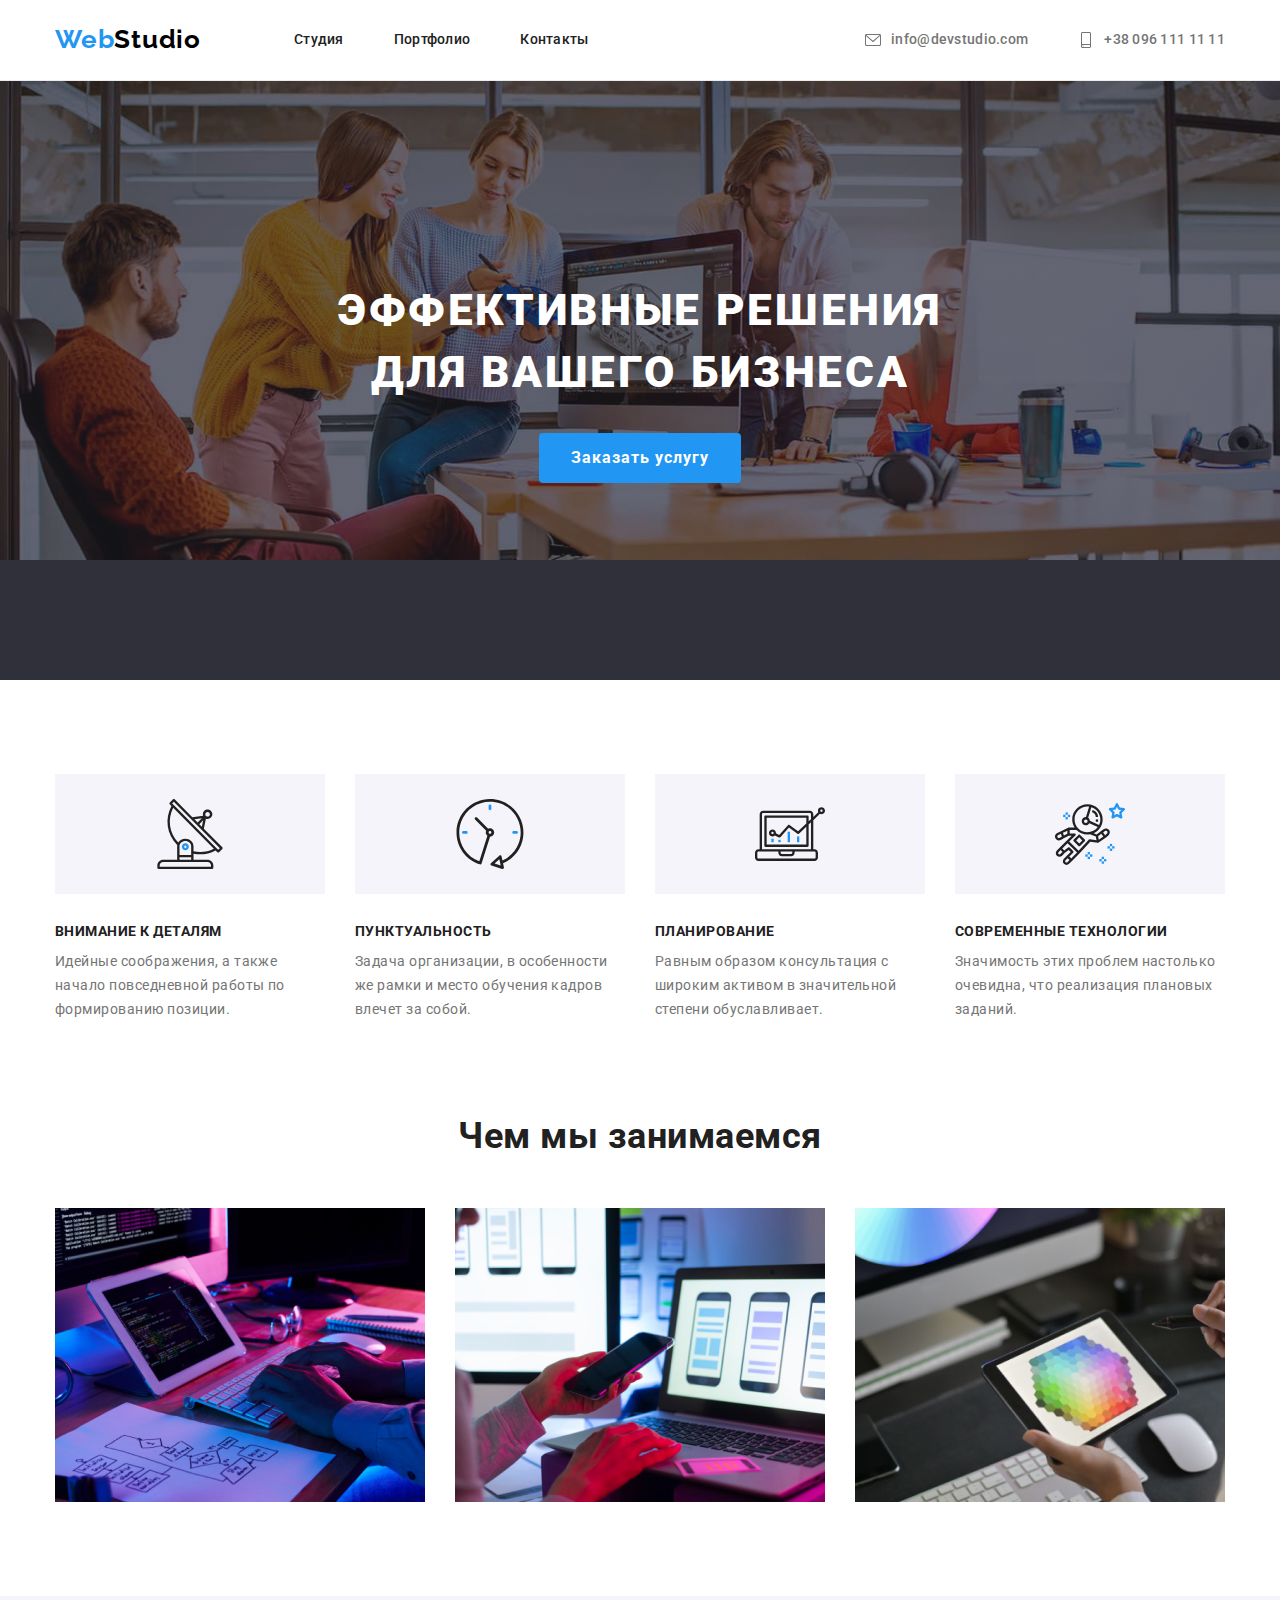
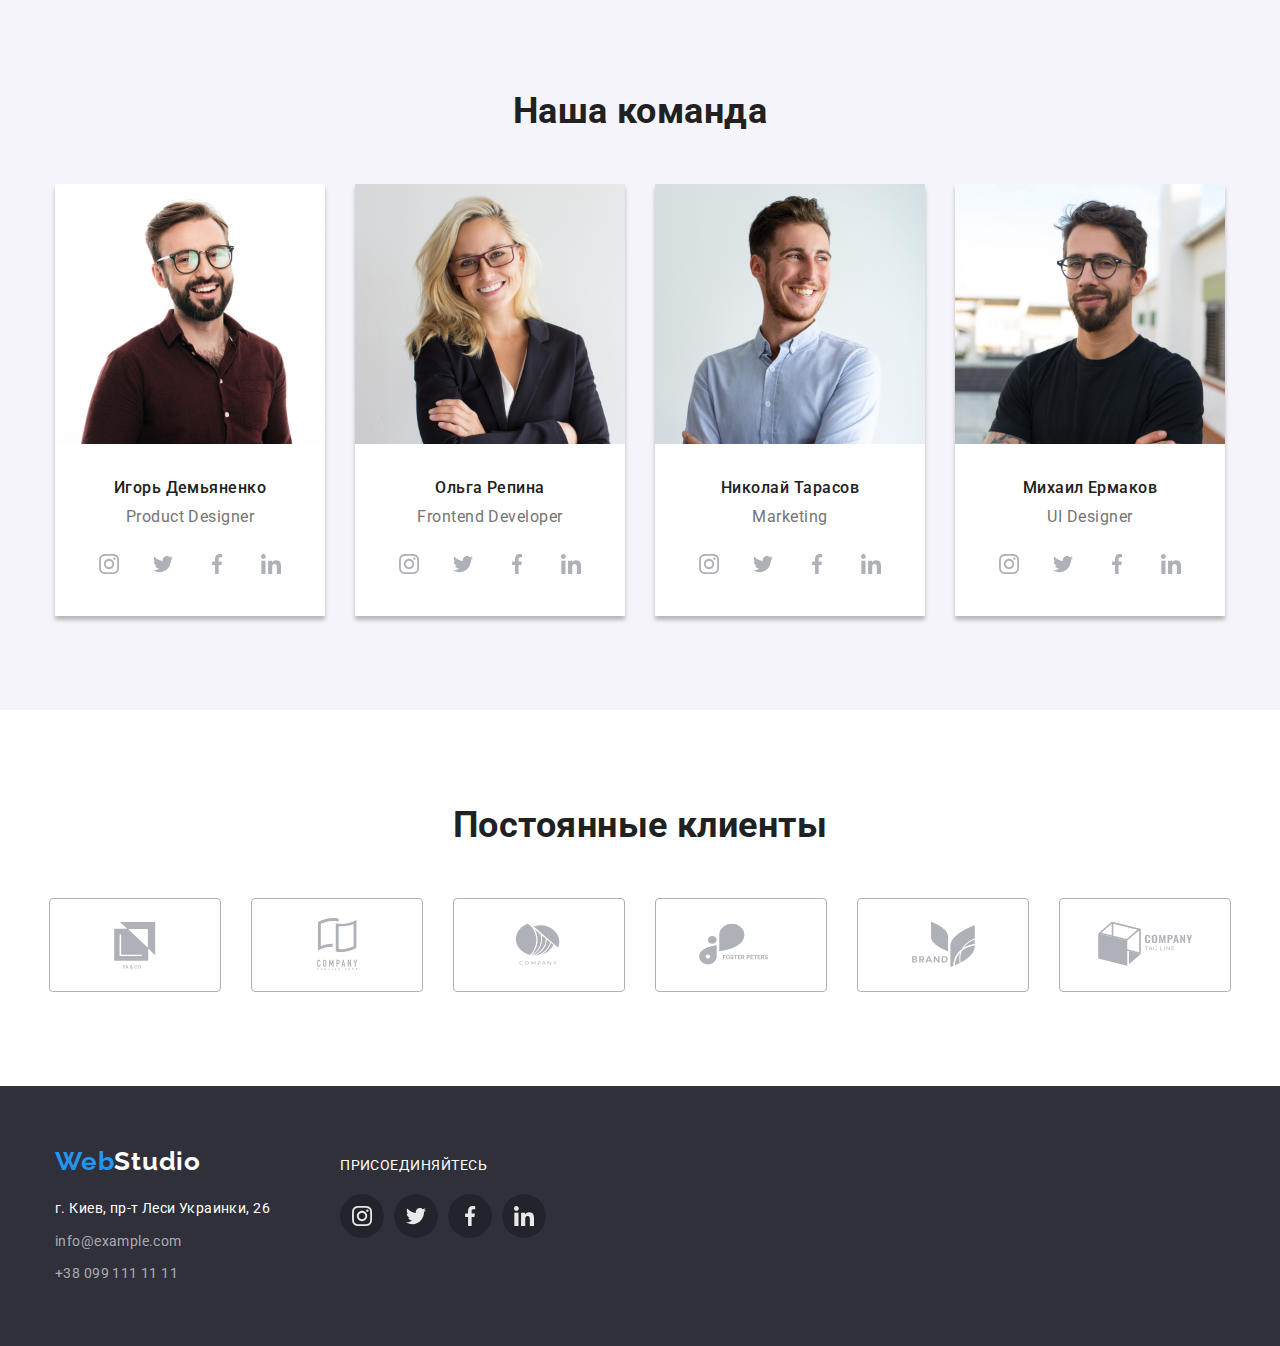
==== index.html @ 234da849 "create files" ====
<!DOCTYPE html>
<html lang="en">

<head>
    <meta charset="UTF-8">
    <meta http-equiv="X-UA-Compatible" content="IE=edge">
    <meta name="viewport" content="width=device-width, initial-scale=1.0">
    <title>Document</title>
    <link rel="preconnect" href="https://fonts.googleapis.com">
    <link rel="preconnect" href="https://fonts.gstatic.com" crossorigin>
    <link href="https://fonts.googleapis.com/css2?family=Raleway:wght@700&family=Roboto:wght@400;500;700;900&display=swap"
        rel="stylesheet">
    <link rel="stylesheet" href="https://cdnjs.cloudflare.com/ajax/libs/modern-normalize/1.1.0/modern-normalize.min.css">
    <link rel="stylesheet" href="./css/styles.css">
    
</head>

<body>
  
    <header>
        <div class="container">
        <a href="./index.html" class="logo">
            <span class="logo-accent">Web</span>Studio
        </a>
        <nav>
            <ul class="menu-nav list">
                <li class="menu-item"> <a href="" class="link">Студия</a> </li>
                <li class="menu-item"> <a href="./portfolio.html" class="link">Портфолио</a> </li>
                <li class="menu-item"> <a href="" class="link">Контакты</a> </li>
            </ul>
        </nav>
        <ul class="contacts list">
            <li class="contacts-item"> <a href="mailto:info@devstudio.com" class="link"> 
                <svg class="mail-icon" width="16" height="16">
                    <use href="./imges/icons.svg#icon-envelope"></use>
                </svg>
                <span>info@devstudio.com</span>
            </a> </li>
                 <li class="contacts-item"> <a href="tel:+380961111111" class="link">
                <svg class="mail-icon" width="16" height="16">
                    <use href="./imges/icons.svg#icon-smartphone"></use>
                </svg>
                <span>+38 096 111 11 11</span>
            
            </a> </li>
        </ul>
        </div>
    </header>
    
    <main>
        
                <section class="hero overlay">
                    <div class="container">
                        <h1 class="hero-title">Эффективные решения для вашего бизнеса</h1>
                        <button type="button" class="button">Заказать услугу</button>
                    </div>
                </section>

        
        
                        <section class="section">
                            <div class="container">
                                <ul class="feature list">
                                    <li class="feature-item icon-antenna">
                                        <h3 class="feature-subtitle">Внимание к деталям</h3>
                                        <p class="feature-text">Идейные соображения, а также начало повседневной работы по формированию позиции.
                                        </p>
                                    </li>
                                    <li class="feature-item icon-clock">
                                        <h3 class="feature-subtitle ">Пунктуальность</h3>
                                        <p class="feature-text">Задача организации, в особенности же рамки и место обучения кадров влечет за
                                            собой.</p>
                                    </li>
                                    <li class="feature-item icon-diagram">
                                        <h3 class="feature-subtitle ">Планирование</h3>
                                        <p class="feature-text">Равным образом консультация с широким активом в значительной степени
                                            обуславливает.</p>
                                    </li>
                                    <li class="feature-item icon-austronaut">
                                        <h3 class="feature-subtitle ">Современные технологии</h3>
                                        <p class="feature-text">Значимость этих проблем настолько очевидна, что реализация плановых заданий.</p>
                                    </li>
                                </ul>
                            </div>
                        </section>

       
         
            <section class="section works">
                <div class="container">
                <h2 class="section-title">Чем мы занимаемся</h2>
                <ul class="work list">
                    <li class="work-item"><img src="./imges/box1.jpg" alt="picture1" width="370" class="work-img"></li>
                    <li class="work-item"><img src="./imges/box2.jpg" alt="picture2" width="370" class="work-img"></li>
                    <li class="work-item"><img src="./imges/box3.jpg" alt="picture3" width="370" class="work-img"></li>
                </ul> 
                </div>
            </section>

       
        
          
        <section class="section team">
            <div class="container">
                <h2 class="section-title">Наша команда</h2>
                    <ul class="team-item list">
                        <li class="team-photo"><img src="./imges/photo1.jpg" alt="photo1" width="270">
                        <div class="team-about">
                            <h3 class="team-subtitle">Игорь Демьяненко</h3>
                            <p class="team-text">Product Designer</p>
                                <ul class="team-soc-list list">
                                    <li class="team-soc-item">
                                            <a href="" class="team-cos-link">
                                            <svg class="team-cos-icon" width="20" height="20">
                                                <use href="./imges/icons.svg#icon-instagram"></use>
                                            </svg>
                                            </a>
                                    </li>
                                    <li class="team-soc-item">
                                        <a href="" class="team-cos-link">
                                                    <svg class="team-cos-icon" width="20" height="20">
                                                        <use href="./imges/icons.svg#icon-twitter"></use>
                                                    </svg>
                                                </a>
                                            </li>
                                            <li class="team-soc-item">
                                                <a href="" class="team-cos-link">
                                                    <svg class="team-cos-icon" width="20" height="20">
                                                        <use href="./imges/icons.svg#icon-facebook"></use>
                                                    </svg>
                                                </a>
                                            </li>
                                            <li class="team-soc-item">
                                                <a href="" class="team-cos-link">
                                                    <svg class="team-cos-icon" width="20" height="20">
                                                        <use href="./imges/icons.svg#icon-linkedin"></use>
                                                    </svg>
                                                </a>
                                            </li>
                                        </ul>
                                    </div>
                                </li>
                                <li class="team-photo"><img src="./imges/photo2.jpg" alt="photo2" width="270">
                                    <div class="team-about">
                                        <h3 class="team-subtitle">Ольга Репина</h3>
                                        <p class="team-text">Frontend Developer</p>
                                        <ul class="team-soc-list list">
                                            <li class="team-soc-item">
                                                <a href="" class="team-cos-link">
                                                    <svg class="team-cos-icon" width="20" height="20">
                                                        <use href="./imges/icons.svg#icon-instagram"></use>
                                                    </svg>
                                                </a>
                                            </li>
                                            <li class="team-soc-item">
                                                <a href="" class="team-cos-link">
                                                    <svg class="team-cos-icon" width="20" height="20">
                                                        <use href="./imges/icons.svg#icon-twitter"></use>
                                                    </svg>
                                                </a>
                                            </li>
                                            <li class="team-soc-item">
                                                <a href="" class="team-cos-link">
                                                    <svg class="team-cos-icon" width="20" height="20">
                                                        <use href="./imges/icons.svg#icon-facebook"></use>
                                                    </svg>
                                                </a>
                                            </li>
                                            <li class="team-soc-item">
                                                <a href="" class="team-cos-link">
                                                    <svg class="team-cos-icon" width="20" height="20">
                                                        <use href="./imges/icons.svg#icon-linkedin"></use>
                                                    </svg>
                                                </a>
                                            </li>
                                        </ul>
                                    </div>
                                </li>
                                <li class="team-photo"><img src="./imges/photo3.jpg" alt="photo3" width="270">
                                    <div class="team-about">
                                        <h3 class="team-subtitle">Николай Тарасов</h3>
                                        <p class="team-text">Marketing</p>
                                        <ul class="team-soc-list list">
                                            <li class="team-soc-item">
                                                <a href="" class="team-cos-link">
                                                    <svg class="team-cos-icon" width="20" height="20">
                                                        <use href="./imges/icons.svg#icon-instagram"></use>
                                                    </svg>
                                                </a>
                                            </li>
                                            <li class="team-soc-item">
                                                <a href="" class="team-cos-link">
                                                    <svg class="team-cos-icon" width="20" height="20">
                                                        <use href="./imges/icons.svg#icon-twitter"></use>
                                                    </svg>
                                                </a>
                                            </li>
                                            <li class="team-soc-item">
                                                <a href="" class="team-cos-link">
                                                    <svg class="team-cos-icon" width="20" height="20">
                                                        <use href="./imges/icons.svg#icon-facebook"></use>
                                                    </svg>
                                                </a>
                                            </li>
                                            <li class="team-soc-item">
                                                <a href="" class="team-cos-link">
                                                    <svg class="team-cos-icon" width="20" height="20">
                                                        <use href="./imges/icons.svg#icon-linkedin"></use>
                                                    </svg>
                                                </a>
                                            </li>
                                        </ul>
                                    </div>
                                </li>
                                <li class="team-photo"><img src="./imges/photo4.jpg" alt="photo4" width="270">
                                    <div class="team-about">
                                        <h3 class="team-subtitle">Михаил Ермаков</h3>
                                        <p class="team-text">UI Designer</p>
                                        <ul class="team-soc-list list">
                                            <li class="team-soc-item">
                                                <a href="" class="team-cos-link">
                                                    <svg class="team-cos-icon" width="20" height="20">
                                                        <use href="./imges/icons.svg#icon-instagram"></use>
                                                    </svg>
                                                </a>
                                            </li>
                                            <li class="team-soc-item">
                                                <a href="" class="team-cos-link">
                                                    <svg class="team-cos-icon" width="20" height="20">
                                                        <use href="./imges/icons.svg#icon-twitter"></use>
                                                    </svg>
                                                </a>
                                            </li>
                                            <li class="team-soc-item">
                                                <a href="" class="team-cos-link">
                                                    <svg class="team-cos-icon" width="20" height="20">
                                                        <use href="./imges/icons.svg#icon-facebook"></use>
                                                    </svg>
                                                </a>
                                            </li>
                                            <li class="team-soc-item">
                                                <a href="" class="team-cos-link">
                                                    <svg class="team-cos-icon" width="20" height="20">
                                                        <use href="./imges/icons.svg#icon-linkedin"></use>
                                                    </svg>
                                                </a>
                                            </li>
                                        </ul>
                                    </div>
                                </li>
                            </ul>
                        </div>
        </section>

            <section class="section clients">
                <div class="container">
                    <h2 class="section-title">Постоянные клиенты</h2>
                    <ul class="clients-list list">
                        <li class="clients-item">
                            <a href="" class="clients-link">
                                <svg class="clients-icon" width="170" height="92">
                                    <use href="./imges/icons.svg#icon-Client1"></use>
                                </svg>
                            </a>
                        </li>
                        <li class="clients-item">
                            <a href="" class="clients-link">
                                <svg class="clients-icon" width="170" height="92">
                                    <use href="./imges/icons.svg#icon-Client2"></use>
                                </svg>
                            </a>
                        </li>
                        <li class="clients-item">
                            <a href="" class="clients-link">
                                <svg class="clients-icon" width="170" height="92">
                                    <use href="./imges/icons.svg#icon-Client3"></use>
                                </svg>
                            </a>
                        </li>
                        <li class="clients-item">
                            <a href="" class="clients-link">
                                <svg class="clients-icon" width="170" height="92">
                                    <use href="./imges/icons.svg#icon-Client4"></use>
                                </svg>
                            </a>
                        </li>
                        <li class="clients-item">
                            <a href="" class="clients-link">
                                <svg class="clients-icon" width="170" height="92">
                                    <use href="./imges/icons.svg#icon-Client5"></use>
                                </svg>
                            </a>
                        </li>
                        <li class="clients-item">
                            <a href="" class="clients-link">
                                <svg class="clients-icon" width="170" height="92">
                                    <use href="./imges/icons.svg#icon-Client6"></use>
                                </svg>
                            </a>
                        </li>
                    </ul>
                </div>
            </section>
    
    </main>

    <footer>
        <div class="container">
            <ul class="footer-item list">
                <li class="footer-logo">
                    <a href="./index.html" class="logo">
                        <span class="logo-accent">Web</span>Studio
                    </a>
                    <address class="address">
                        г. Киев, пр-т Леси Украинки, 26
                    </address>
                    <address class="address-nav">
                        <a href="mailto:info@example.com" class="mail link">info@example.com</a>
                        <a href="tel:+380991111111" class="link">+38 099 111 11 11</a>
                    </address>
                </li>
    
    
                <li class="social">
                    <h2 class="social-title">присоединяйтесь</h2>
                    <ul class="soc-list list">
                        <li class="soc-item">
                            <a href="" class="cos-link">
                                <svg class="cos-icon" width="20" height="20">
                                    <use href="./imges/icons.svg#icon-instagram"></use>
                                </svg>
                            </a>
                        </li>
                        <li class="soc-item">
                            <a href="" class="cos-link">
                                <svg class="cos-icon" width="20" height="20">
                                    <use href="./imges/icons.svg#icon-twitter"></use>
                                </svg>
                            </a>
                        </li>
                        <li class="soc-item">
                            <a href="" class="cos-link">
                                <svg class="cos-icon" width="20" height="20">
                                    <use href="./imges/icons.svg#icon-facebook"></use>
                                </svg>
                            </a>
                        </li>
                        <li class="soc-item">
                            <a href="" class="cos-link">
                                <svg class="cos-icon" width="20" height="20">
                                    <use href="./imges/icons.svg#icon-linkedin"></use>
                                </svg>
                            </a>
                        </li>
                </li>
            </ul>
        </div>
    </footer>
 
</body>

</html>
---- css/styles.css ----
:root {
    --primary-text-color: #757575;
    --title-text-color: #212121; 
    --accent-color: #2196F3;
    --logo-color-header: #000000;
    --logo-color-footer: #FFFFFF;
    --title-color: #FFFFFF;
    --primary-background-color: #ffffff;
    --accent-backgroud-color: #F5F4FA;
}


.list {
    list-style: none;
    padding: 0;
    margin: 0;
}

h1,
h2,
h3,
h4,
h5,
h6{
margin: 0;
}

body {
    color: var(--primary-text-color);
    background-color: var(--primary-background-color);
    font-family: 'Roboto', sans-serif;
    letter-spacing: 0.03em;
}

.container{
    width: 1200px;
    padding-left: 15px;
    padding-right: 15px;
    margin: 0 auto;
    /* outline: tomato solid 2px ; */
}
    
/* header */

header .container{
    display: flex;
    align-items: center;
  
}
header{
    background-color: #FFFFFF;
    outline: #ECECEC solid 1px;
    
}
header .logo {
    margin-right: 93px;
    color: var(--logo-color-header);
    font-family: 'Raleway';
    font-weight: 700;
    font-size: 26px;
    line-height: 1.2;
    text-decoration: none;
    letter-spacing: 0.03em;    
}

.logo:hover,
.logo:focus{
    color: var(--accent-color);
}

.logo-accent {
    color: var(--accent-color);
}
.menu-nav{
    display: flex;

}
 .menu-nav .menu-item{
     margin-right: 50px;
 }
 .menu-nav .menu-item:last-child{
     margin-right: 0;
 }

.menu-nav .link{
    display: block;
    color: var(--title-text-color);
    font-weight: 500;
    font-size: 14px;
    line-height: 1.14;
    text-decoration: none;
    letter-spacing: 0.02em;
    padding-top: 32px;
    padding-bottom: 32px;
  
}

.menu-nav .link:hover,
.menu-nav .link:focus{
    color: var(--accent-color);
}
 
.contacts .link{
    color: var(--primary-text-color);
    font-weight: 500;
    font-size: 14px;
    line-height: 1.14;
    text-decoration: none;
    letter-spacing: 0.02em;
}


.contacts .link:hover,
.contacts .link:focus{
    color: var(--accent-color);
   
}
.mail-icon{
    fill: currentColor;
    margin-right: 10px;
    
}


.contacts {
    display: flex;
    align-items: center;
    margin-left: auto;
   
}

.contacts-item .link{
    display: flex;
    align-items: center;
    
}






.contacts  .contacts-item{
    margin-left: 50px;
}
.contacts .contacts-item:first-child{
    margin-left: 0;
}
/* .contacts .contacts-item+ .contacts-item{
    margin-left: 50px;
} */

/* hero */
.hero {
    display: block;
    background-color: #2F303A;
    text-align: center;
    padding: 200px 0;
}

.overlay {
    max-width: 1600px;
    height: 600px;
    background-image: linear-gradient(to right,
            rgba(47, 48, 58, 0.4),
            rgba(47, 48, 58, 0.4)),
        url(../imges/hero.jpg);
    margin-left: auto;
    margin-right: auto;
    background-size: contain;
    background-repeat: no-repeat;
}

.hero-title {
    max-width: 696px;
    margin-right: auto;
    margin-left: auto;
    margin-top: 0;
    margin-bottom: 30px;
    color: var(--title-color);
    font-weight: 900;
    font-size: 44px;
    line-height: 1.4;
    text-transform: uppercase;
    letter-spacing: 0.06em;
}

.button {
    color: var(--title-color);
    border-radius: 4px;
    border: 0;
    padding: 10px 32px;
    background-color: var(--accent-color);
    font-weight: 700;
    font-size: 16px;
    line-height: 1.88;
    letter-spacing: 0.06em;
    cursor: pointer;
}

.section {
    padding-top: 94px;

}
/* feature section */

.feature {
    display: flex;
   
}

.feature-item {
    margin-right: 30px;
}

.feature-item::before {
    display: block;
    content: '';
    height: 120px;
    background-repeat: no-repeat;
    background-position: center;
    background-size: 70px;
    background-color: var(--accent-backgroud-color);
    margin-bottom: 30px;
}

.feature-item.icon-antenna::before {
    background-image: url(../imges/antenna.svg);
}

.feature-item.icon-clock::before {
    background-image: url(../imges/clock.svg);
}

.feature-item.icon-diagram::before {
    background-image: url(../imges/diagram.svg);
}

.feature-item.icon-austronaut::before {
    background-image: url(../imges/astronaut.svg);
}

.feature-item:nth-last-child(-n+1) {
    margin-right: 0;
}

.feature-subtitle {
    margin-top: 0;
    margin-bottom: 10px;
    padding: 0;
    color: var(--title-text-color);
    font-weight: 700;
    font-size: 14px;
    line-height: 1.14;
    text-transform: uppercase;
}

.feature-text {
    max-width: 270px;

    margin: 0;
    padding: 0;
    font-weight: 400;
    font-size: 14px;
    line-height: 1.7;
}
/* work section*/

.works{
    padding-bottom: 94px;
}
.section-title {
    margin-top: 0;
    margin-bottom: 50px;
    padding: 0;
    color: var(--title-text-color);
    font-weight: 700;
    font-size: 36px;
    line-height: 1.2;
    text-align: center;
 }
 .work{
     display: flex;
        }
 .work-img{
     display: block;
 }
 .work-item{
     margin-right: 30px;
 }
 .work-item:nth-last-child(-n+1){
     margin-right: 0;
 }

/* team section */
.team{
    background-color: var(--accent-backgroud-color);
    padding-bottom: 94px;
}

.team-item{
display: flex;
}

.team-photo{
    background-color: #FFFFFF;
    margin-right: 30px;
    box-shadow: 0 4px 4px 0 rgba(0, 0, 0, 0.25);

}
.team-photo:nth-last-child(-n+1){
    margin-right: 0;
}
.team-subtitle {
    color: var(--title-text-color);
    font-weight: 500;
    font-size: 16px;
    line-height: 1.2;
    margin-bottom: 10px;
}
.team-text{
    margin: 0;
    padding: 0;
    font-weight: 400;
    font-size: 16px;
    line-height: 1.2;
}
.team-about{
    text-align: center;
    padding-top: 30px;
    padding-bottom: 30px;
}
    	.team-soc-list {
    	    display: flex;
    	    justify-content: center;
    	    margin-top: 16px;
    	}
    
    	.team-soc-item {
    	    width: 44px;
    	    height: 44px;
    	    margin-right: 10px;
    	}
    
    	.team-soc-item:last-child {
    	    margin-right: 0;
    	}
    
    	.team-cos-link {
    	    display: flex;
    	    align-items: center;
    	    justify-content: center;
    	    width: 100%;
    	    height: 100%;
    	    border-radius: 50%;
    	    color: #AFB1B8;
    	}
    
    	.team-cos-link:hover,
    	.team-cos-link:focus {
    	    background-color: var(--accent-color);
    	    color: #FFFFFF;
    	}
    
    
    	.team-cos-icon {
    	    fill: currentColor;
    	}

    	/* clients */
    
    	.clients {
    	    padding-bottom: 94px;
    	}
    
    	.clients-list {
    	    display: flex;
    	    justify-content: center;
            border:;
           
    	}
    
    	.clients-item {
    	    margin-right: 30px;
    	    border: 1px;
    	    border-radius: 4px;
    	    border-color: #AFB1B8;
    	}
    
    	.clients-item:last-child {
    	    margin-right: 0;
    	}
    
    	.clients-link {
    	    display: flex;
    	    align-items: center;
    	    justify-content: center;
    	    border: 1px solid #AFB1B8;
            border-radius: 4px;
    	    width: 100%;
    	    height: 100%;
    	    color: #AFB1B8;
    	}
    
    	.clients-link:hover,
    	.clients-link:focus {
    	    color: var(--accent-color);
            border: 1px solid var(--accent-color);
    	}
    
    
    	.clients-icon {
    	    fill: currentColor;
    	}


/* footer */
footer {
    background-color: #2F303A;
    padding-top: 60px;
    padding-bottom: 60px;
}

 .footer-item {
     display: flex;
 }

 footer .logo {
     color: var(--logo-color-footer);
     font-family: 'Raleway';
     font-weight: 700;
     font-size: 26px;
     line-height: 1.2;
     text-decoration: none;
     letter-spacing: 0.03em;
 }

 .address {
     color: #FFFFFF;
     font-weight: 400;
     font-size: 14px;
     line-height: 1.7;
     font-style: normal;
     text-decoration: none;
     letter-spacing: 0.03em;
     margin-top: 20px;
     margin-bottom: 9px;
 }

 .address-nav .link {
     color: rgba(255, 255, 255, 0.6);
     font-weight: 400;
     font-size: 14px;
     line-height: 1.7;
     font-style: normal;
     text-decoration: none;
     letter-spacing: 0.03em;
 }

 .address-nav .link:hover,
 .address-nav .link:focus {
     color: var(--accent-color);
 }

 .address-nav {
     display: flex;
     flex-direction: column;
 }

 .mail {
     margin-bottom: 9px;
 }

 .social {
     margin-left: 70px;
 }

 .social-title {
     font-weight: 400;
     font-size: 14px;
     line-height: 1.14;
     letter-spacing: 3%;
     text-transform: uppercase;
     color: var(--title-color);
     margin-top: 12px;
     margin-bottom: 20px;

 }

 .soc-list {
     display: flex;
     justify-content: center;

 }

 .soc-item {
     width: 44px;
     height: 44px;
     margin-right: 10px;
 }

 .soc-item:last-child {
     margin-right: 0;
 }

 .cos-link {
     display: flex;
     align-items: center;
     justify-content: center;
     width: 100%;
     height: 100%;
     border-radius: 50%;
     background-color: rgba(0, 0, 0, 0.25);
 }

 .cos-icon {
     fill: rgba(255, 255, 255, 0.9);
 }

 .cos-link:hover,
 .cos-link:focus {
     background-color: var(--accent-color);

 }

 /* portfolio */
 /* page nav  */

 .btn {
     display: flex;
     justify-content: center;
 }

 .button-nav {
     text-align: center;
     border-radius: 4px;
     padding: 6px 22px;
     border: 0;
     color: var(--title-text-color);
     background-color: var(--accent-backgroud-color);
     font-family: 'Roboto', sans-serif;
     font-weight: 500;
     font-size: 16px;
     line-height: 1.63;
     letter-spacing: 0.03em;
     cursor: pointer;
 }

 .button-nav:hover,
 .button-nav:focus {
     color: #FFFFFF;
     background-color: #2196F3;
     box-shadow: 0px 2px 2px rgba(0, 0, 0, 0.12),
         0px 1px 2px rgba(0, 0, 0, 0.08),
         0px 3px 1px rgba(0, 0, 0, 0.1),
         0px 4px 4px rgba(0, 0, 0, 0.25);
 }

 /* project */
 .project {
     display: flex;
     flex-wrap: wrap;


 }

 .project-title {
     font-weight: 700;
     font-size: 18px;
     line-height: 2;
     letter-spacing: 0.06em;
     color: var(--title-text-color);
 }

 .project-desc {
     font-weight: 400;
     font-size: 16px;
     line-height: 2;
     margin: 4px 0 0 0;
 }

 .project-item {
     background-color: #FFFFFF;
     width: 370px;
     margin-right: 30px;
     margin-bottom: 30px;

 }

 .project-about {
     width: 370px;
     height: 110px;
     padding: 20px 24px;
     border: #ECECEC solid 1px;

 }

 .btn {
     margin-bottom: 50px;

 }

 .btn-item {
     margin-right: 8px;
 }

 .btn-item:nth-last-child(-n+1) {
     margin-right: 0;
 }

 .project-img {
     display: block;

 }

 .shaddow:hover {
     box-shadow: 1px 4px 6px 0px #00000029,
         0px 4px 4px 0px #0000000F,
         0px 1px 1px 0px #0000001F;
 }

 .project-item:nth-child(3n) {
     margin-right: 0;
 }

 .project-item:nth-last-child(-n+3) {
     margin-bottom: 0;
 }

 .section.portfolio {
     padding-bottom: 94px;
 }
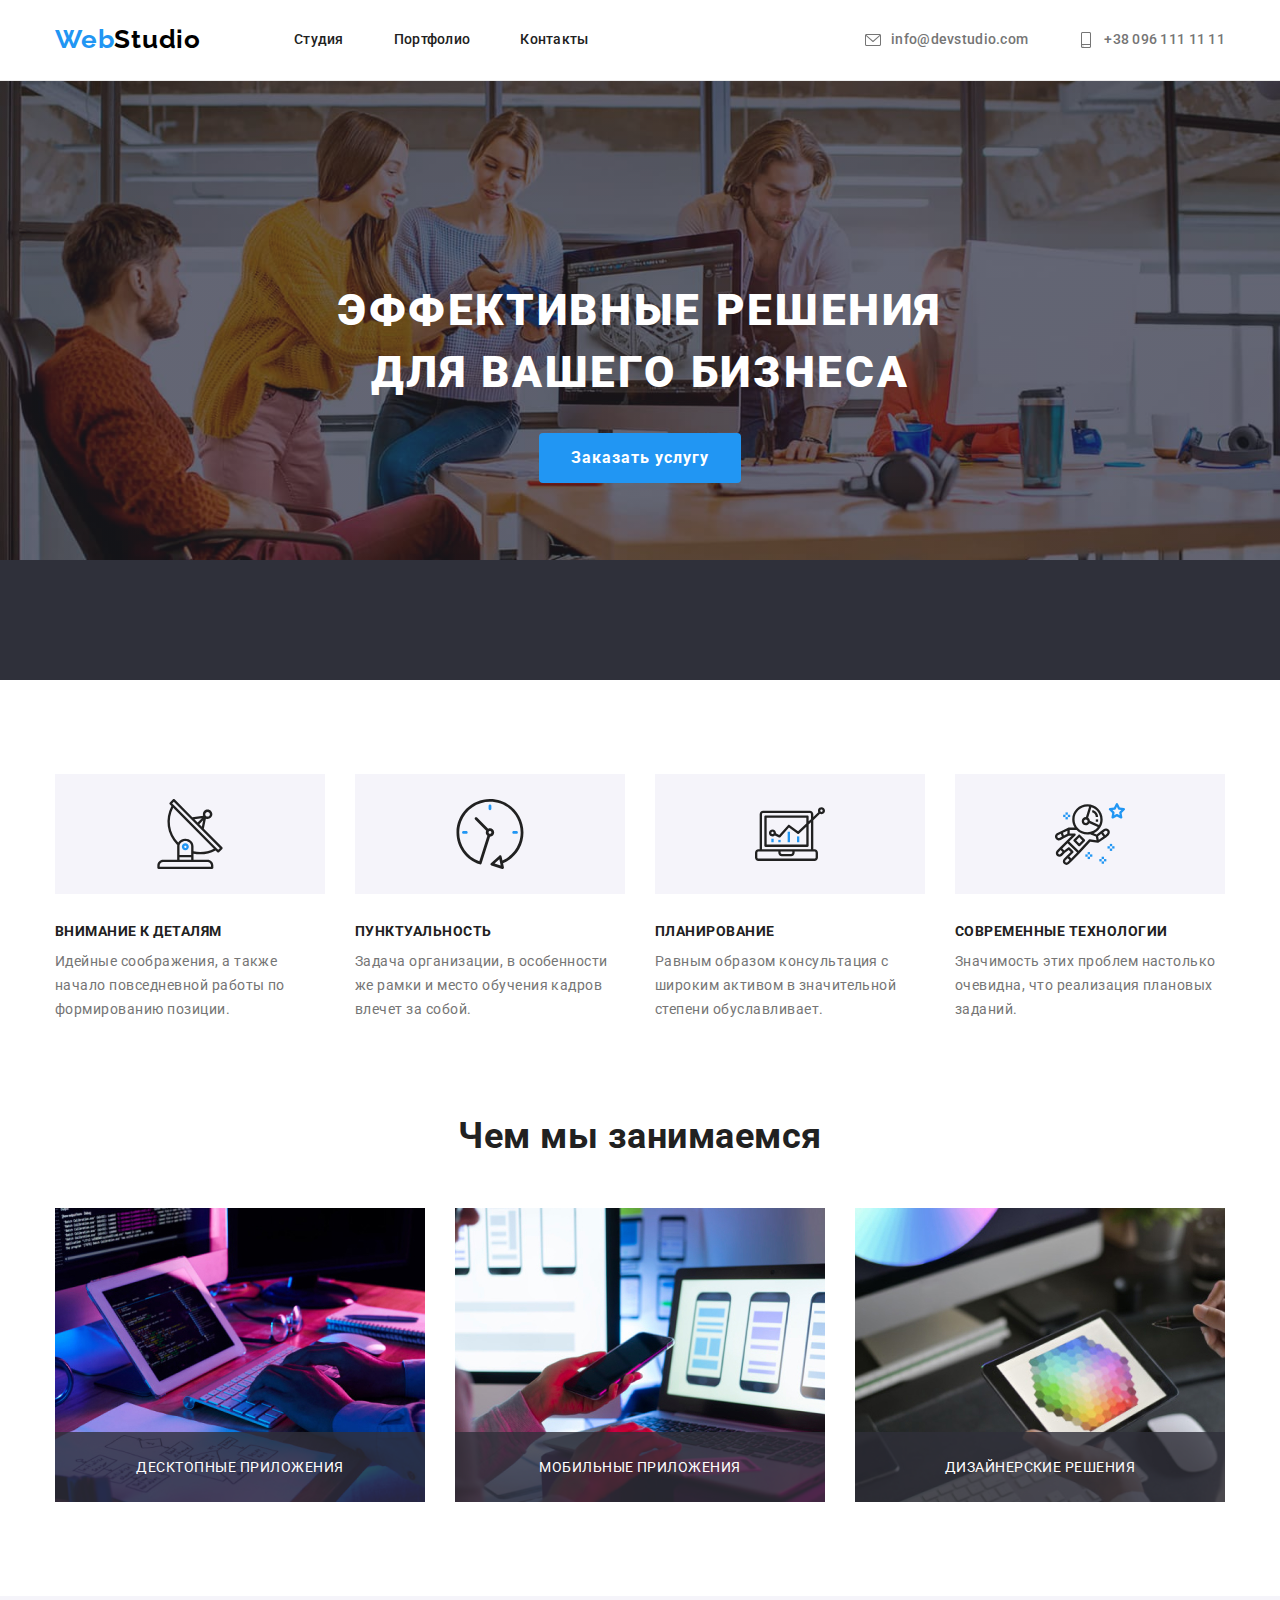
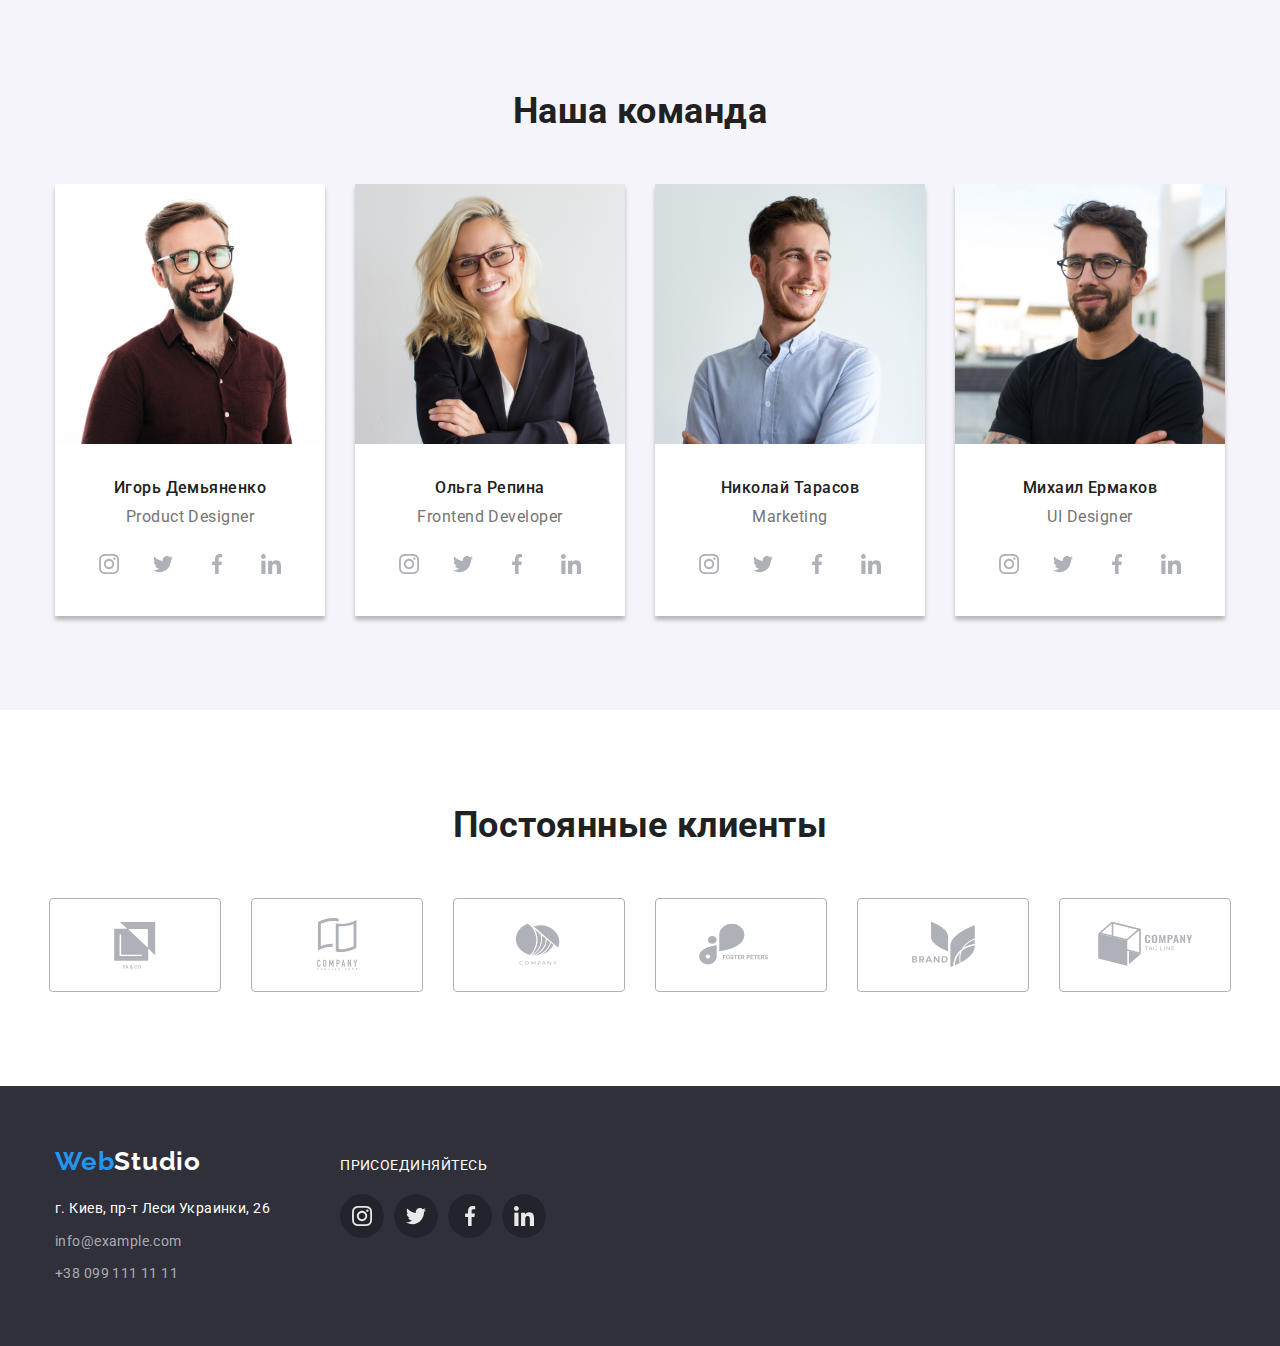
==== commit 2f4faf8c: "updare work section" ====
--- a/index.html
+++ b/index.html
@@ -52,7 +52,7 @@
                 <section class="hero overlay">
                     <div class="container">
                         <h1 class="hero-title">Эффективные решения для вашего бизнеса</h1>
-                        <button type="button" class="button">Заказать услугу</button>
+                        <button type="button" class="button" data-modal-open>Заказать услугу</button>
                     </div>
                 </section>
 
@@ -90,9 +90,21 @@
                 <div class="container">
                 <h2 class="section-title">Чем мы занимаемся</h2>
                 <ul class="work list">
-                    <li class="work-item"><img src="./imges/box1.jpg" alt="picture1" width="370" class="work-img"></li>
-                    <li class="work-item"><img src="./imges/box2.jpg" alt="picture2" width="370" class="work-img"></li>
-                    <li class="work-item"><img src="./imges/box3.jpg" alt="picture3" width="370" class="work-img"></li>
+                    <li class="work-item"><img src="./imges/box1.jpg" alt="picture1" width="370" class="work-img">
+                    <div class="work-meta">
+                        <h3 class="work-pre-title">Десктопные приложения</h3>
+                    </div>
+                    </li>
+                    <li class="work-item"><img src="./imges/box2.jpg" alt="picture2" width="370" class="work-img">
+                    <div class="work-meta">
+                        <h3 class="work-pre-title">Мобильные приложения</h3>
+                    </div>
+                    </li>
+                    <li class="work-item"><img src="./imges/box3.jpg" alt="picture3" width="370" class="work-img">
+                    <div class="work-meta">
+                        <h3 class="work-pre-title">Дизайнерские решения</h3>
+                    </div>
+                    </li>
                 </ul> 
                 </div>
             </section>
@@ -304,6 +316,16 @@
     
     </main>
 
+    <div class="backdrop is-hidden" data-modal>
+        <div class="modal">
+            <button class="btn-modal" data-modal-close>
+            <svg class="close-btn" width="18" height="18">
+                <use href="./imges/icons.svg#icon-close-black"></use>
+            </svg>
+            </button>
+        </div>
+    </div>
+
     <footer>
         <div class="container">
             <ul class="footer-item list">
@@ -356,7 +378,8 @@
             </ul>
         </div>
     </footer>
- 
+
+    <script src="./js/modal.js"></script>
 </body>
 
 </html>--- a/css/styles.css
+++ b/css/styles.css
@@ -30,6 +30,8 @@
     background-color: var(--primary-background-color);
     font-family: 'Roboto', sans-serif;
     letter-spacing: 0.03em;
+    /* padding-top: 80px; */
+
 }
 
 .container{
@@ -50,6 +52,10 @@
 header{
     background-color: #FFFFFF;
     outline: #ECECEC solid 1px;
+    /* position: fixed;
+    top: 0;
+    left: 0;
+    width: 100%; */
     
 }
 header .logo {
@@ -134,11 +140,6 @@
     align-items: center;
     
 }
-
-
-
-
-
 
 .contacts  .contacts-item{
     margin-left: 50px;
@@ -286,10 +287,32 @@
      display: block;
  }
  .work-item{
+    position: relative;
      margin-right: 30px;
  }
  .work-item:nth-last-child(-n+1){
      margin-right: 0;
+ }
+
+  .work-meta{
+    display: flex;
+    align-items: center;
+    justify-content: center;
+    position: absolute;
+    width: 100%;
+    height: 70px;
+    bottom: 0;
+   background-color: rgba(47, 48, 58, 0.8);
+ }
+
+ .work-pre-title{
+    align-items: center;
+    justify-content: center;
+    font-weight: 400;
+    font-size: 14px; 
+    line-height: 1.14;
+    text-transform: uppercase;
+    color: #FFFFFF;
  }
 
 /* team section */
@@ -413,8 +436,47 @@
     	    fill: currentColor;
     	}
 
-
-/* footer */
+        /* backdrop */
+
+.backdrop{
+    position: fixed;
+    width: 100%;
+    height: 100%;
+    top: 0;
+    left: 0;
+    background-color: rgba(0, 0, 0, 0.1);
+}
+.backdrop.is-hidden{
+    opacity: 0;
+    pointer-events: none;
+}
+.modal{
+    position: absolute;
+    top: 50%;
+    left: 50%;
+    transform: translate(-50%, -50%);
+    min-width: 528px;
+    min-height: 581px;
+    background-color: rgba(255, 255, 255, 1);
+   
+}
+.btn-modal{
+    display: flex;
+    align-items: center;
+    justify-content: center;
+    width: 30px;
+    height: 30px;
+    border-radius: 50%;
+    margin-top: 8px;
+    margin-right: 8px;
+    margin-left: auto;
+    background-color: #FFFFFF;
+    border-color: rgba(0, 0, 0, 0.1);
+   
+}
+
+
+        /* footer */
 footer {
     background-color: #2F303A;
     padding-top: 60px;
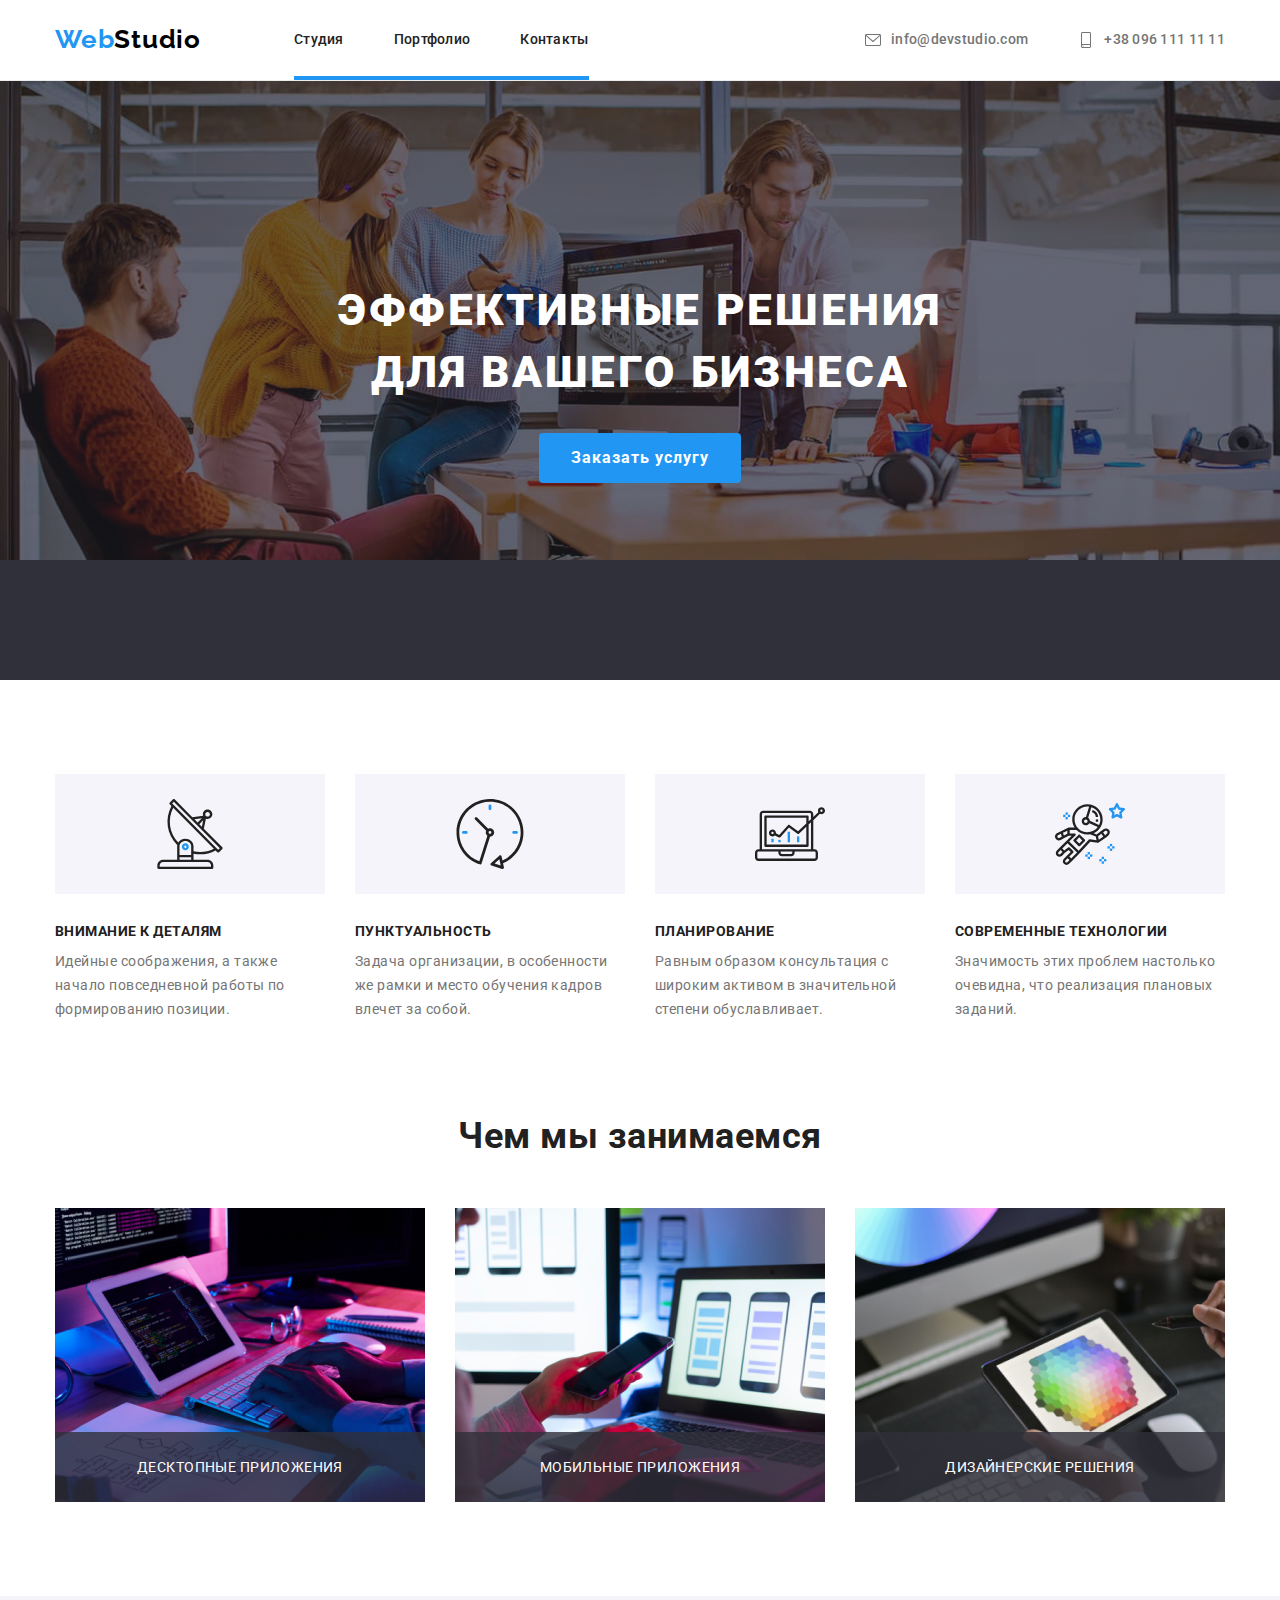
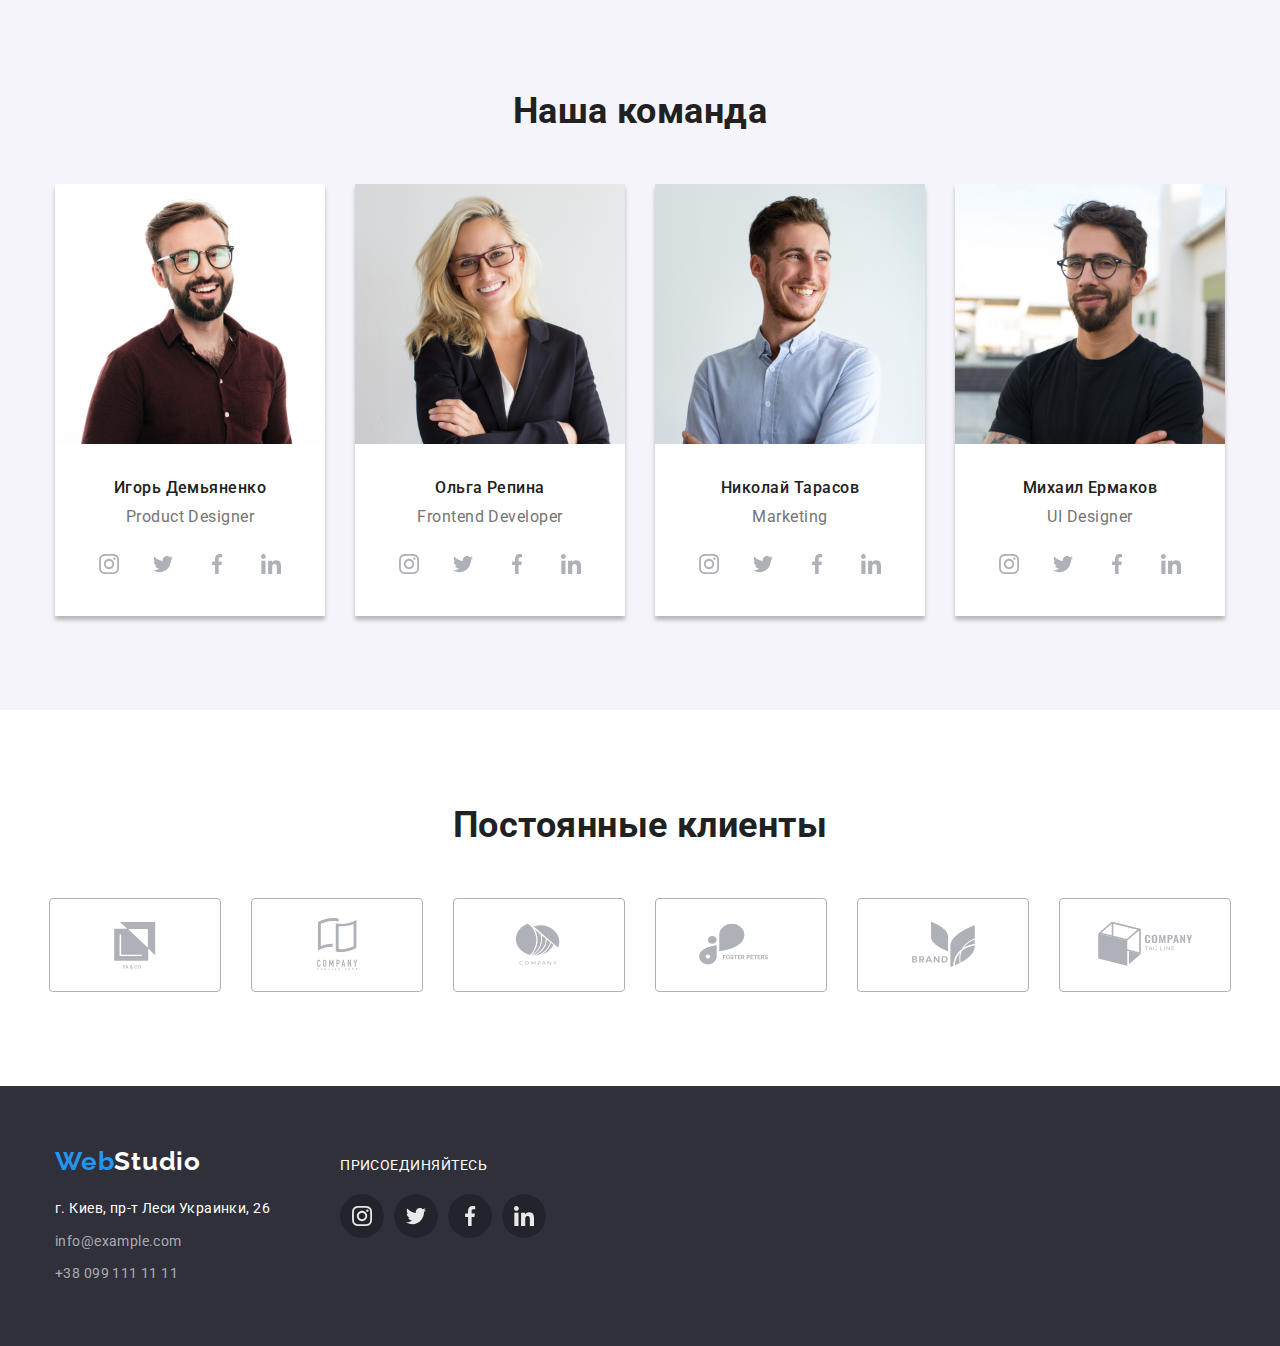
==== commit 2fdc7c34: "update" ====
--- a/index.html
+++ b/index.html
@@ -24,7 +24,7 @@
         </a>
         <nav>
             <ul class="menu-nav list">
-                <li class="menu-item"> <a href="" class="link">Студия</a> </li>
+                <li class="menu-item"> <a href="" class="link menu-link">Студия</a> </li>
                 <li class="menu-item"> <a href="./portfolio.html" class="link">Портфолио</a> </li>
                 <li class="menu-item"> <a href="" class="link">Контакты</a> </li>
             </ul>
@@ -114,7 +114,9 @@
           
         <section class="section team">
             <div class="container">
-                <h2 class="section-title">Наша команда</h2>
+                <h2 class="section-title">Наша команда
+
+                </h2>
                     <ul class="team-item list">
                         <li class="team-photo"><img src="./imges/photo1.jpg" alt="photo1" width="270">
                         <div class="team-about">
--- a/css/styles.css
+++ b/css/styles.css
@@ -66,7 +66,8 @@
     font-size: 26px;
     line-height: 1.2;
     text-decoration: none;
-    letter-spacing: 0.03em;    
+    letter-spacing: 0.03em; 
+    transition: color 250ms cubic-bezier(0.4, 0, 0.2, 1);   
 }
 
 .logo:hover,
@@ -79,6 +80,18 @@
 }
 .menu-nav{
     display: flex;
+    position: relative;
+}
+
+.menu-link::after{
+    content: '';
+    position: absolute;
+    left: 0;
+    bottom: 0;
+    display: block;
+    width: 100%;
+    height: 4px;
+    background-color: var(--accent-color);
 
 }
  .menu-nav .menu-item{
@@ -89,6 +102,7 @@
  }
 
 .menu-nav .link{
+  
     display: block;
     color: var(--title-text-color);
     font-weight: 500;
@@ -98,6 +112,7 @@
     letter-spacing: 0.02em;
     padding-top: 32px;
     padding-bottom: 32px;
+    transition: color 250ms cubic-bezier(0.4, 0, 0.2, 1);
   
 }
 
@@ -113,6 +128,7 @@
     line-height: 1.14;
     text-decoration: none;
     letter-spacing: 0.02em;
+    transition: color 250ms cubic-bezier(0.4, 0, 0.2, 1);
 }
 
 
@@ -311,6 +327,7 @@
     font-weight: 400;
     font-size: 14px; 
     line-height: 1.14;
+    letter-spacing: 0.03em;
     text-transform: uppercase;
     color: #FFFFFF;
  }
@@ -377,6 +394,9 @@
     	    height: 100%;
     	    border-radius: 50%;
     	    color: #AFB1B8;
+            transition: color 250ms cubic-bezier(0.4, 0, 0.2, 1),
+                        background-color 250ms cubic-bezier(0.4, 0, 0.2, 1);
+           
     	}
     
     	.team-cos-link:hover,
@@ -423,12 +443,14 @@
     	    width: 100%;
     	    height: 100%;
     	    color: #AFB1B8;
-    	}
-    
-    	.clients-link:hover,
+            transition: color 250ms cubic-bezier(0.4, 0, 0.2, 1),
+                        border-color 250ms cubic-bezier(0.4, 0, 0.2, 1);
+    	}
+    
+    	.clients-link:hover, 
     	.clients-link:focus {
     	    color: var(--accent-color);
-            border: 1px solid var(--accent-color);
+            border-color: var(--accent-color);
     	}
     
     
@@ -445,10 +467,17 @@
     top: 0;
     left: 0;
     background-color: rgba(0, 0, 0, 0.1);
+    opacity: 1;
+    transition: opacity 250ms cubic-bezier(0.4, 0, 0.2, 1);
+                
 }
 .backdrop.is-hidden{
     opacity: 0;
     pointer-events: none;
+    }
+
+.backdrop.is-hidden .modal{
+    transform: translate(-50%, -50%) scale(0);
 }
 .modal{
     position: absolute;
@@ -457,22 +486,25 @@
     transform: translate(-50%, -50%);
     min-width: 528px;
     min-height: 581px;
+    border-radius: 4px;
     background-color: rgba(255, 255, 255, 1);
-   
+    transition: transform 300ms;
+ 
 }
 .btn-modal{
+    position: absolute;
+    top: 8px;
+    right: 8px;
     display: flex;
     align-items: center;
     justify-content: center;
     width: 30px;
     height: 30px;
     border-radius: 50%;
-    margin-top: 8px;
-    margin-right: 8px;
     margin-left: auto;
     background-color: #FFFFFF;
     border-color: rgba(0, 0, 0, 0.1);
-   
+    cursor: pointer;
 }
 
 
@@ -495,6 +527,7 @@
      line-height: 1.2;
      text-decoration: none;
      letter-spacing: 0.03em;
+    transition: color 250ms cubic-bezier(0.4, 0, 0.2, 1);
  }
 
  .address {
@@ -517,6 +550,7 @@
      font-style: normal;
      text-decoration: none;
      letter-spacing: 0.03em;
+     transition: color 250ms cubic-bezier(0.4, 0, 0.2, 1);
  }
 
  .address-nav .link:hover,
@@ -573,6 +607,7 @@
      height: 100%;
      border-radius: 50%;
      background-color: rgba(0, 0, 0, 0.25);
+     transition: background-color 250ms cubic-bezier(0.4, 0, 0.2, 1) ;
  }
 
  .cos-icon {
@@ -606,6 +641,9 @@
      line-height: 1.63;
      letter-spacing: 0.03em;
      cursor: pointer;
+     transition: color 250ms cubic-bezier(0.4, 0, 0.2, 1),
+    background-color 250ms cubic-bezier(0.4, 0, 0.2, 1),
+    box-shadow 250ms cubic-bezier(0.4, 0, 0.2, 1);
  }
 
  .button-nav:hover,
@@ -622,9 +660,34 @@
  .project {
      display: flex;
      flex-wrap: wrap;
-
-
- }
+ }
+
+ .project-thumb{
+    position: relative;
+    overflow: hidden;
+    
+ }
+ 
+ .project-thumb-text{
+    position: absolute;
+    top: 0;
+    margin: 0;
+    color: #FFFFFF;
+    font-size: 18px;
+    font-weight: 400;
+    line-height: 1.55;
+    letter-spacing: 0.03em;
+    padding: 63px 24px;
+    background-color: rgba(33, 150, 243, 0.9);
+    transform: translateY(101%);
+    
+    transition: transform 250ms cubic-bezier(0.4, 0, 0.2, 1);
+ }
+
+.shaddow:hover .project-thumb-text{
+    transform: translateY(0);
+}
+
 
  .project-title {
      font-weight: 700;
@@ -642,6 +705,7 @@
  }
 
  .project-item {
+    position: relative;
      background-color: #FFFFFF;
      width: 370px;
      margin-right: 30px;
@@ -674,11 +738,14 @@
      display: block;
 
  }
-
+.shaddow{
+    transition: box-shadow 250ms cubic-bezier(0.4, 0, 0.2, 1);
+}
  .shaddow:hover {
      box-shadow: 1px 4px 6px 0px #00000029,
          0px 4px 4px 0px #0000000F,
          0px 1px 1px 0px #0000001F;
+  
  }
 
  .project-item:nth-child(3n) {
